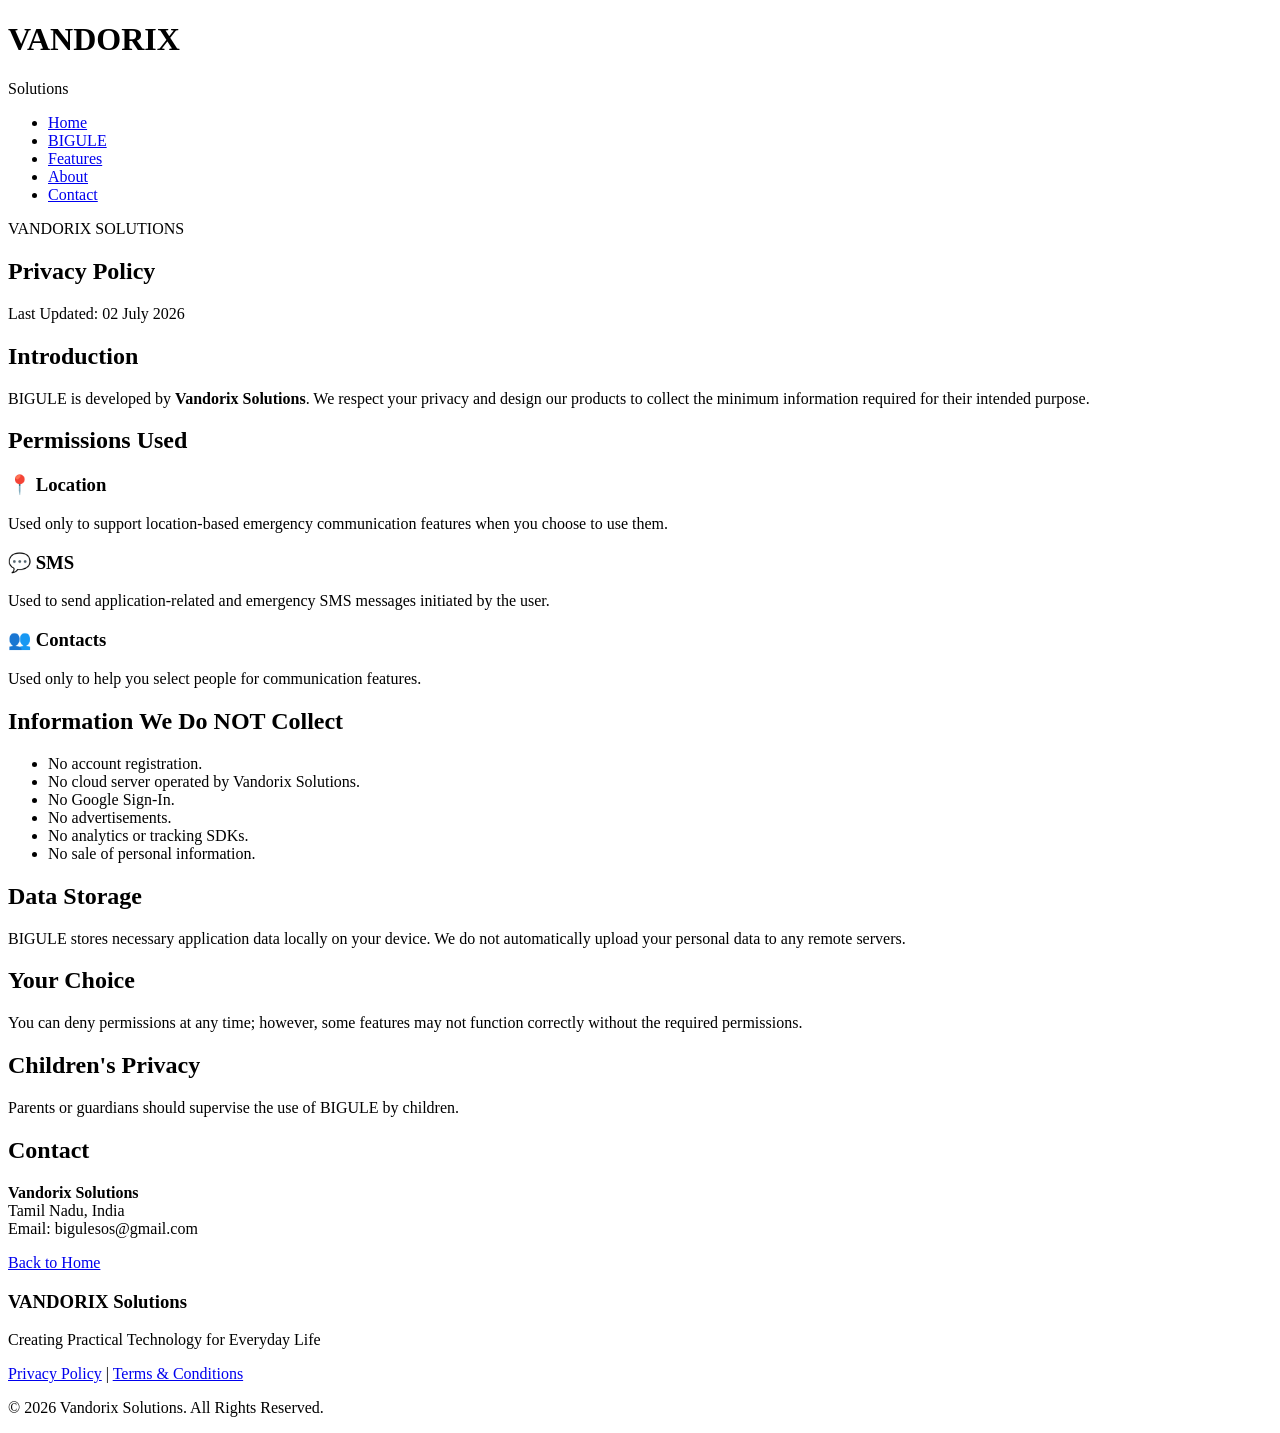
==== privacy.html @ d55608d6 "Add files via upload" ====
<!DOCTYPE html>
    <html lang="en">
    <head>
      <meta charset="UTF-8">
      <meta name="viewport" content="width=device-width, initial-scale=1.0">
      <title>Privacy Policy | BIGULE | Vandorix Solutions</title>
      <link rel="stylesheet" href="css/style.css">
      <link rel="stylesheet" href="css/responsive.css">
    </head>
    <body>

    <header>
      <div class="container">
        <div class="logo">
          <h1>VANDORIX</h1>
          <span>Solutions</span>
        </div>
        <nav>
          <ul>
            <li><a href="index.html">Home</a></li>
            <li><a href="index.html#bigule">BIGULE</a></li>
            <li><a href="index.html#features">Features</a></li>
            <li><a href="index.html#about">About</a></li>
            <li><a href="index.html#contact">Contact</a></li>
          </ul>
        </nav>
      </div>
    </header>

    <section class="hero">
      <div class="container">
        <p class="small-title">VANDORIX SOLUTIONS</p>
        <h1>Privacy Policy</h1>
        <p>Last Updated: 02 July 2026</p>
      </div>
    </section>

    <section>
      <div class="container">

<h2>Introduction</h2>
<p>BIGULE is developed by <strong>Vandorix Solutions</strong>. We respect your privacy and design our products to collect the minimum information required for their intended purpose.</p>

<h2>Permissions Used</h2>
<div class="feature-grid">
<div class="feature"><h3>📍 Location</h3><p>Used only to support location-based emergency communication features when you choose to use them.</p></div>
<div class="feature"><h3>💬 SMS</h3><p>Used to send application-related and emergency SMS messages initiated by the user.</p></div>
<div class="feature"><h3>👥 Contacts</h3><p>Used only to help you select people for communication features.</p></div>
</div>

<h2>Information We Do NOT Collect</h2>
<ul>
<li>No account registration.</li>
<li>No cloud server operated by Vandorix Solutions.</li>
<li>No Google Sign-In.</li>
<li>No advertisements.</li>
<li>No analytics or tracking SDKs.</li>
<li>No sale of personal information.</li>
</ul>

<h2>Data Storage</h2>
<p>BIGULE stores necessary application data locally on your device. We do not automatically upload your personal data to any remote servers.</p>

<h2>Your Choice</h2>
<p>You can deny permissions at any time; however, some features may not function correctly without the required permissions.</p>

<h2>Children's Privacy</h2>
<p>Parents or guardians should supervise the use of BIGULE by children.</p>

<h2>Contact</h2>
<p><strong>Vandorix Solutions</strong><br>Tamil Nadu, India<br>Email: bigulesos@gmail.com</p>

<p><a class="btn" href="index.html">Back to Home</a></p>

      </div>
    </section>

    <footer>
      <div class="container">
        <h3>VANDORIX Solutions</h3>
        <p>Creating Practical Technology for Everyday Life</p>
        <p>
          <a href="privacy.html">Privacy Policy</a> |
          <a href="terms.html">Terms & Conditions</a>
        </p>
        <p>© 2026 Vandorix Solutions. All Rights Reserved.</p>
      </div>
    </footer>
    <script src="js/main.js"></script>

    </body>
    </html>
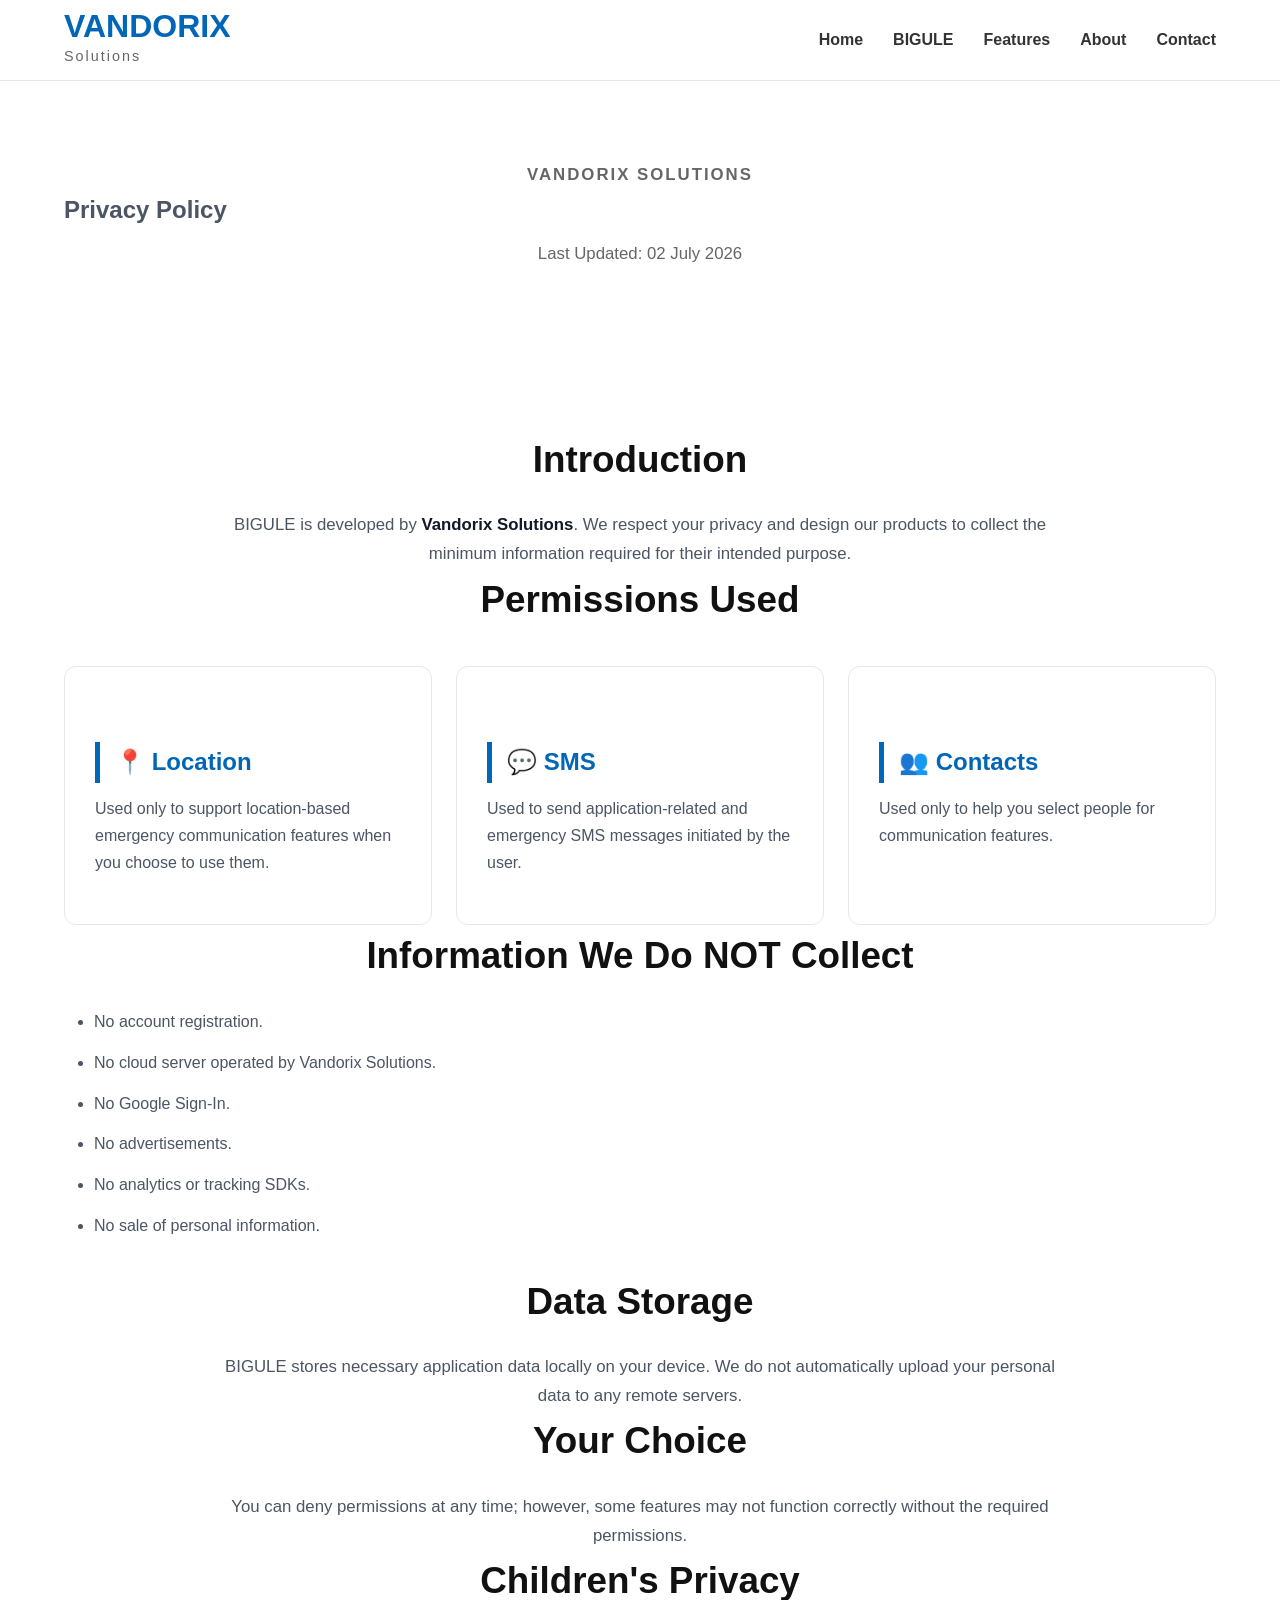
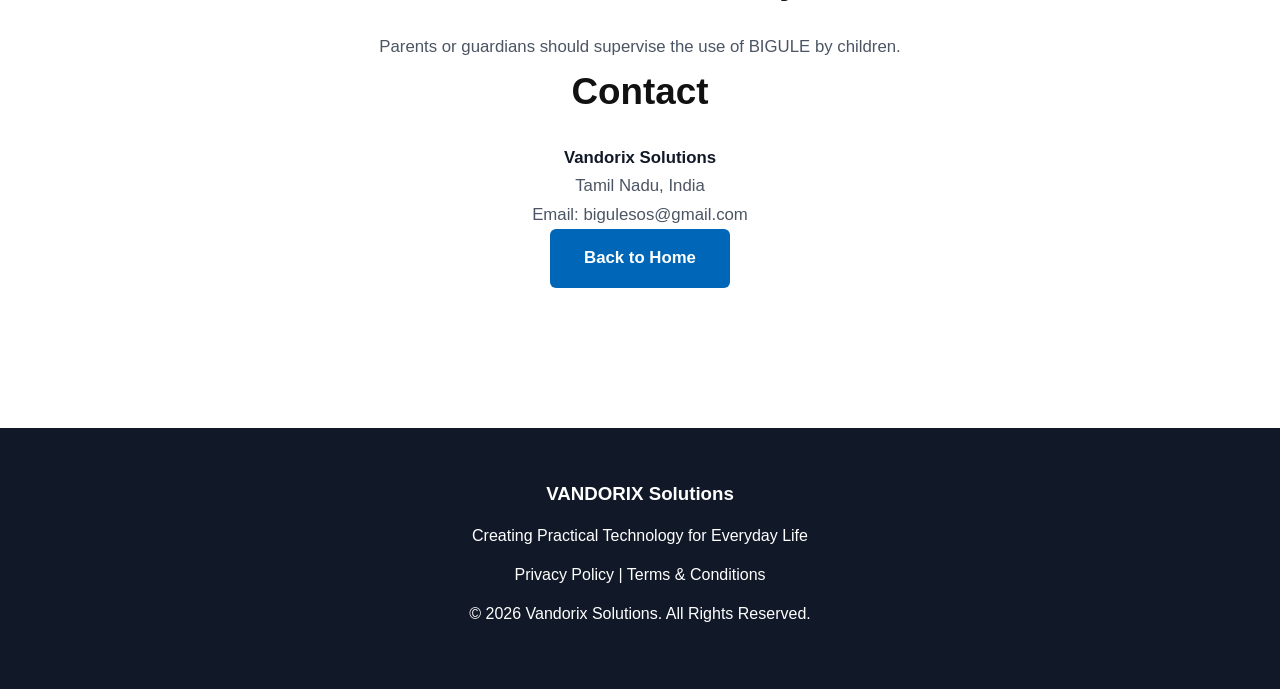
==== commit 65bdad2d: "Add files via upload" ====
--- a/privacy.html
+++ b/privacy.html
@@ -1,92 +1,79 @@
-    <!DOCTYPE html>
-    <html lang="en">
-    <head>
-      <meta charset="UTF-8">
-      <meta name="viewport" content="width=device-width, initial-scale=1.0">
-      <title>Privacy Policy | BIGULE | Vandorix Solutions</title>
-      <link rel="stylesheet" href="css/style.css">
-      <link rel="stylesheet" href="css/responsive.css">
-    </head>
-    <body>
-
-    <header>
-      <div class="container">
-        <div class="logo">
-          <h1>VANDORIX</h1>
-          <span>Solutions</span>
-        </div>
-        <nav>
-          <ul>
-            <li><a href="index.html">Home</a></li>
-            <li><a href="index.html#bigule">BIGULE</a></li>
-            <li><a href="index.html#features">Features</a></li>
-            <li><a href="index.html#about">About</a></li>
-            <li><a href="index.html#contact">Contact</a></li>
-          </ul>
-        </nav>
-      </div>
-    </header>
-
-    <section class="hero">
-      <div class="container">
-        <p class="small-title">VANDORIX SOLUTIONS</p>
-        <h1>Privacy Policy</h1>
-        <p>Last Updated: 02 July 2026</p>
-      </div>
-    </section>
-
-    <section>
-      <div class="container">
-
-<h2>Introduction</h2>
-<p>BIGULE is developed by <strong>Vandorix Solutions</strong>. We respect your privacy and design our products to collect the minimum information required for their intended purpose.</p>
-
-<h2>Permissions Used</h2>
-<div class="feature-grid">
-<div class="feature"><h3>📍 Location</h3><p>Used only to support location-based emergency communication features when you choose to use them.</p></div>
-<div class="feature"><h3>💬 SMS</h3><p>Used to send application-related and emergency SMS messages initiated by the user.</p></div>
-<div class="feature"><h3>👥 Contacts</h3><p>Used only to help you select people for communication features.</p></div>
-</div>
-
-<h2>Information We Do NOT Collect</h2>
-<ul>
-<li>No account registration.</li>
-<li>No cloud server operated by Vandorix Solutions.</li>
-<li>No Google Sign-In.</li>
-<li>No advertisements.</li>
-<li>No analytics or tracking SDKs.</li>
-<li>No sale of personal information.</li>
-</ul>
-
-<h2>Data Storage</h2>
-<p>BIGULE stores necessary application data locally on your device. We do not automatically upload your personal data to any remote servers.</p>
-
-<h2>Your Choice</h2>
-<p>You can deny permissions at any time; however, some features may not function correctly without the required permissions.</p>
-
-<h2>Children's Privacy</h2>
-<p>Parents or guardians should supervise the use of BIGULE by children.</p>
-
-<h2>Contact</h2>
-<p><strong>Vandorix Solutions</strong><br>Tamil Nadu, India<br>Email: bigulesos@gmail.com</p>
-
-<p><a class="btn" href="index.html">Back to Home</a></p>
-
-      </div>
-    </section>
-
-    <footer>
-      <div class="container">
-        <h3>VANDORIX Solutions</h3>
-        <p>Creating Practical Technology for Everyday Life</p>
-        <p>
-          <a href="privacy.html">Privacy Policy</a> |
-          <a href="terms.html">Terms & Conditions</a>
-        </p>
-        <p>© 2026 Vandorix Solutions. All Rights Reserved.</p>
-      </div>
-    </footer>
-    <script src="js/main.js"></script>
-
-    </body>
-    </html>
+ <!DOCTYPE html>
+
+<html lang="en">
+<head>
+<meta charset="utf-8"/>
+<meta content="width=device-width, initial-scale=1.0" name="viewport"/>
+<title>Privacy Policy | BIGULE | Vandorix Solutions</title>
+<link href="css/style.css" rel="stylesheet"/>
+<link href="css/responsive.css" rel="stylesheet"/>
+</head>
+<body>
+<header>
+<div class="container">
+<div class="logo">
+<h1>VANDORIX</h1>
+<span>Solutions</span>
+</div>
+<button aria-label="Toggle navigation" class="menu-toggle">☰</button><nav>
+<ul>
+<li><a href="index.html">Home</a></li>
+<li><a href="index.html#bigule">BIGULE</a></li>
+<li><a href="index.html#features">Features</a></li>
+<li><a href="index.html#about">About</a></li>
+<li><a href="index.html#contact">Contact</a></li>
+</ul>
+</nav>
+</div>
+</header>
+<section class="hero">
+<div class="container">
+<p class="small-title">VANDORIX SOLUTIONS</p>
+<h1>Privacy Policy</h1>
+<p>Last Updated: 02 July 2026</p>
+</div>
+</section>
+<section>
+<div class="container">
+<h2>Introduction</h2>
+<p>BIGULE is developed by <strong>Vandorix Solutions</strong>. We respect your privacy and design our products to collect the minimum information required for their intended purpose.</p>
+<h2>Permissions Used</h2>
+<div class="feature-grid">
+<div class="feature"><h3>📍 Location</h3><p>Used only to support location-based emergency communication features when you choose to use them.</p></div>
+<div class="feature"><h3>💬 SMS</h3><p>Used to send application-related and emergency SMS messages initiated by the user.</p></div>
+<div class="feature"><h3>👥 Contacts</h3><p>Used only to help you select people for communication features.</p></div>
+</div>
+<h2>Information We Do NOT Collect</h2>
+<ul>
+<li>No account registration.</li>
+<li>No cloud server operated by Vandorix Solutions.</li>
+<li>No Google Sign-In.</li>
+<li>No advertisements.</li>
+<li>No analytics or tracking SDKs.</li>
+<li>No sale of personal information.</li>
+</ul>
+<h2>Data Storage</h2>
+<p>BIGULE stores necessary application data locally on your device. We do not automatically upload your personal data to any remote servers.</p>
+<h2>Your Choice</h2>
+<p>You can deny permissions at any time; however, some features may not function correctly without the required permissions.</p>
+<h2>Children's Privacy</h2>
+<p>Parents or guardians should supervise the use of BIGULE by children.</p>
+<h2>Contact</h2>
+<p><strong>Vandorix Solutions</strong><br/>Tamil Nadu, India<br/>Email: bigulesos@gmail.com</p>
+<p><a class="btn" href="index.html">Back to Home</a></p>
+</div>
+</section>
+<footer>
+<div class="container">
+<h3>VANDORIX Solutions</h3>
+<p>Creating Practical Technology for Everyday Life</p>
+<p>
+<a href="privacy.html">Privacy Policy</a> |
+          <a href="terms.html">Terms &amp; Conditions</a>
+</p>
+<p>© 2026 Vandorix Solutions. All Rights Reserved.</p>
+</div>
+</footer>
+<script src="js/main.js"></script>
+</body>
+</html>
--- a/css/style.css
+++ b/css/style.css
@@ -0,0 +1,462 @@
+/* =====================================================
+   VANDORIX SOLUTIONS - STYLE.CSS
+   Microsoft Inspired v1.0
+===================================================== */
+
+@import url('https://fonts.googleapis.com/css2?family=Inter:wght@300;400;500;600;700&family=Poppins:wght@500;600;700&display=swap');
+
+*{
+    margin:0;
+    padding:0;
+    box-sizing:border-box;
+}
+
+:root{
+    --primary:#0067B8;
+    --primary-dark:#00508f;
+    --dark:#1f2937;
+    --text:#4b5563;
+    --light:#ffffff;
+    --bg:#f5f7fa;
+    --border:#e5e7eb;
+}
+
+html{
+    scroll-behavior:smooth;
+}
+
+body{
+    font-family:'Inter',sans-serif;
+    background:var(--light);
+    color:var(--text);
+    line-height:1.7;
+}
+
+.container{
+    width:90%;
+    max-width:1200px;
+    margin:auto;
+}
+
+/* HEADER */
+
+header{
+    position:sticky;
+    top:0;
+    z-index:1000;
+    background:#fff;
+    border-bottom:1px solid var(--border);
+}
+
+header .container{
+    display:flex;
+    justify-content:space-between;
+    align-items:center;
+    min-height:80px;
+}
+
+.logo h1{
+    font-family:'Poppins',sans-serif;
+    color:var(--primary);
+    font-size:2rem;
+    line-height:1;
+}
+
+.logo span{
+    color:#666;
+    font-size:.9rem;
+    letter-spacing:2px;
+}
+
+nav ul{
+    display:flex;
+    list-style:none;
+    gap:30px;
+}
+
+nav a{
+    text-decoration:none;
+    color:#333;
+    font-weight:600;
+    transition:.3s;
+}
+
+nav a:hover{
+    color:var(--primary);
+}
+
+/* HERO */
+
+.hero{
+    padding:90px 0;
+}
+
+.hero-grid{
+    display:grid;
+    grid-template-columns:1.2fr .8fr;
+    gap:60px;
+    align-items:center;
+}
+
+.small-title{
+    color:var(--primary);
+    font-size:.85rem;
+    font-weight:700;
+    letter-spacing:2px;
+    margin-bottom:15px;
+}
+
+.hero-left h1{
+    font-family:'Poppins',sans-serif;
+    font-size:4.2rem;
+    color:#111;
+    line-height:1;
+    margin-bottom:10px;
+}
+
+.hero-left h2{
+    font-family:'Poppins',sans-serif;
+    font-size:2rem;
+    color:#333;
+    margin-bottom:20px;
+}
+
+.hero-left p{
+    max-width:650px;
+    font-size:1.15rem;
+    margin-bottom:35px;
+}
+
+.hero-buttons{
+    display:flex;
+    gap:18px;
+    flex-wrap:wrap;
+}
+
+.btn{
+    display:inline-block;
+    background:var(--primary);
+    color:#fff;
+    text-decoration:none;
+    padding:15px 34px;
+    border-radius:6px;
+    font-weight:600;
+    transition:.3s;
+}
+
+.btn:hover{
+    background:var(--primary-dark);
+    transform:translateY(-2px);
+}
+
+.btn-outline{
+    background:#fff;
+    color:var(--primary);
+    border:2px solid var(--primary);
+}
+
+.btn-outline:hover{
+    color:#fff;
+    background:var(--primary);
+}
+
+.hero-logo{
+    width:260px;
+    height:260px;
+    border-radius:24px;
+    background:linear-gradient(135deg,#0067B8,#3b82f6);
+    color:#fff;
+    font-family:'Poppins',sans-serif;
+    font-size:9rem;
+    display:flex;
+    justify-content:center;
+    align-items:center;
+    margin:auto;
+    box-shadow:0 15px 40px rgba(0,103,184,.25);
+}
+
+/* COMMON */
+
+section{
+    padding:80px 0;
+}
+
+section h2{
+    text-align:center;
+    font-family:'Poppins',sans-serif;
+    font-size:2.3rem;
+    color:#111;
+    margin-bottom:20px;
+}
+
+section> .container>p{
+    max-width:850px;
+    margin:auto;
+    text-align:center;
+    font-size:1.05rem;
+}
+
+/* FEATURES */
+
+.features{
+    background:var(--bg);
+}
+
+.feature-grid{
+    display:grid;
+    grid-template-columns:repeat(auto-fit,minmax(220px,1fr));
+    gap:24px;
+    margin-top:35px;
+}
+
+.feature{
+    background:#fff;
+    border:1px solid var(--border);
+    border-radius:12px;
+    padding:30px;
+    transition:.3s;
+}
+
+.feature:hover{
+    transform:translateY(-6px);
+    box-shadow:0 12px 30px rgba(0,0,0,.08);
+}
+
+.feature h3{
+    color:var(--primary);
+    margin-bottom:12px;
+    font-family:'Poppins',sans-serif;
+}
+
+.feature p{
+    text-align:left;
+}
+
+/* CONTACT */
+
+#contact{
+    background:var(--bg);
+}
+
+/* FOOTER */
+
+footer{
+    background:#111827;
+    color:#fff;
+    text-align:center;
+    padding:50px 20px;
+}
+
+footer h3{
+    font-family:'Poppins',sans-serif;
+    margin-bottom:10px;
+}
+
+footer p{
+    margin:12px 0;
+}
+
+footer a{
+    color:#fff;
+    text-decoration:none;
+}
+
+footer a:hover{
+    text-decoration:underline;
+}
+
+/* ==========================
+   ACTIVE MENU
+========================== */
+
+nav a.active{
+
+    color:#0067B8;
+    font-weight:700;
+
+}
+
+/* ==========================
+   REVEAL EFFECT
+========================== */
+
+section{
+
+    opacity:0;
+    transform:translateY(40px);
+    transition:all .7s ease;
+
+}
+
+section.show{
+
+    opacity:1;
+    transform:translateY(0);
+
+}
+/* =====================================================
+   LEGAL PAGES (Privacy Policy & Terms)
+===================================================== */
+
+.hero{
+    padding:80px 0;
+}
+
+.hero h1{
+    margin-bottom:10px;
+}
+
+.hero p{
+    color:#666;
+}
+
+/* Main content */
+
+section h3{
+
+    font-family:'Poppins',sans-serif;
+    color:#111827;
+    font-size:1.5rem;
+
+    margin-top:45px;
+    margin-bottom:18px;
+
+    border-left:5px solid var(--primary);
+    padding-left:15px;
+
+}
+
+section ul{
+
+    margin:20px 0 30px 30px;
+
+}
+
+section li{
+
+    margin-bottom:12px;
+    color:#4b5563;
+    line-height:1.8;
+
+}
+
+section strong{
+
+    color:#111827;
+
+}
+
+section p{
+
+    margin-bottom:18px;
+
+}
+
+/* Tables */
+
+table{
+
+    width:100%;
+    border-collapse:collapse;
+    margin:30px 0;
+
+}
+
+table th{
+
+    background:var(--primary);
+    color:white;
+    padding:15px;
+
+}
+
+table td{
+
+    border:1px solid #ddd;
+    padding:15px;
+
+}
+
+/* Information Box */
+
+.info-box{
+
+    background:#eef6ff;
+
+    border-left:5px solid var(--primary);
+
+    padding:25px;
+
+    margin:35px 0;
+
+    border-radius:8px;
+
+}
+
+/* Warning Box */
+
+.warning-box{
+
+    background:#fff8e7;
+
+    border-left:5px solid orange;
+
+    padding:25px;
+
+    margin:35px 0;
+
+    border-radius:8px;
+
+}
+
+/* Success Box */
+
+.success-box{
+
+    background:#edfdf5;
+
+    border-left:5px solid #10b981;
+
+    padding:25px;
+
+    margin:35px 0;
+
+    border-radius:8px;
+
+}
+
+/* Section Divider */
+
+.divider{
+
+    width:100%;
+
+    height:1px;
+
+    background:#e5e7eb;
+
+    margin:45px 0;
+
+}
+
+/* Back Button */
+
+.back-home{
+
+    display:inline-block;
+
+    margin-top:30px;
+
+}
+
+/* Footer */
+
+footer{
+
+    margin-top:60px;
+
+}
+
+/* Mobile menu */
+.menu-toggle{display:none;background:none;border:0;font-size:2rem;cursor:pointer;color:#0067B8}
+header.scrolled{box-shadow:0 2px 12px rgba(0,0,0,.08)}
--- a/css/responsive.css
+++ b/css/responsive.css
@@ -0,0 +1,167 @@
+/* ==========================================
+   responsive.css
+========================================== */
+
+@media (max-width:1024px){
+
+.hero-grid{
+    grid-template-columns:1fr;
+    text-align:center;
+}
+
+.hero-left p{
+    margin:0 auto 35px;
+}
+
+.hero-buttons{
+    justify-content:center;
+}
+
+.hero-logo{
+    margin-top:20px;
+}
+
+header .container{
+    flex-direction:column;
+    padding:20px 0;
+}
+
+nav ul{
+    margin-top:15px;
+    flex-wrap:wrap;
+    justify-content:center;
+}
+
+}
+
+@media (max-width:768px){
+
+.container{
+    width:92%;
+}
+
+.logo{
+    text-align:center;
+}
+
+.logo h1{
+    font-size:1.8rem;
+}
+
+nav ul{
+    gap:15px;
+}
+
+nav a{
+    font-size:.95rem;
+}
+
+.hero{
+    padding:60px 0;
+}
+
+.hero-left h1{
+    font-size:3rem;
+}
+
+.hero-left h2{
+    font-size:1.5rem;
+}
+
+.hero-left p{
+    font-size:1rem;
+}
+
+.hero-logo{
+    width:200px;
+    height:200px;
+    font-size:6rem;
+}
+
+.hero-buttons{
+    flex-direction:column;
+    align-items:center;
+}
+
+.btn{
+    width:230px;
+    text-align:center;
+}
+
+section{
+    padding:60px 0;
+}
+
+section h2{
+    font-size:2rem;
+}
+
+.feature-grid{
+    grid-template-columns:1fr;
+}
+
+.feature{
+    padding:25px;
+}
+
+footer{
+    padding:40px 20px;
+}
+
+}
+
+@media (max-width:480px){
+
+header .container{
+    min-height:auto;
+}
+
+nav ul{
+    flex-direction:column;
+    align-items:center;
+    gap:10px;
+}
+
+.hero-left h1{
+    font-size:2.4rem;
+}
+
+.hero-left h2{
+    font-size:1.25rem;
+}
+
+.hero-logo{
+    width:160px;
+    height:160px;
+    font-size:5rem;
+}
+
+.small-title{
+    font-size:.75rem;
+    letter-spacing:1px;
+}
+
+.btn{
+    width:100%;
+    max-width:260px;
+}
+
+section h2{
+    font-size:1.8rem;
+}
+
+body{
+    font-size:15px;
+}
+
+}
+
+@media (max-width:768px){
+header .container{flex-direction:row;padding:12px 0;min-height:70px}
+.logo{text-align:left}
+.menu-toggle{display:block}
+nav{display:none;width:100%}
+nav.open{display:block;animation:fade .25s ease}
+nav ul{flex-direction:column;margin-top:15px;align-items:flex-start;padding-bottom:10px}
+}
+@keyframes fade{from{opacity:0;transform:translateY(-8px)}to{opacity:1;transform:translateY(0)}}
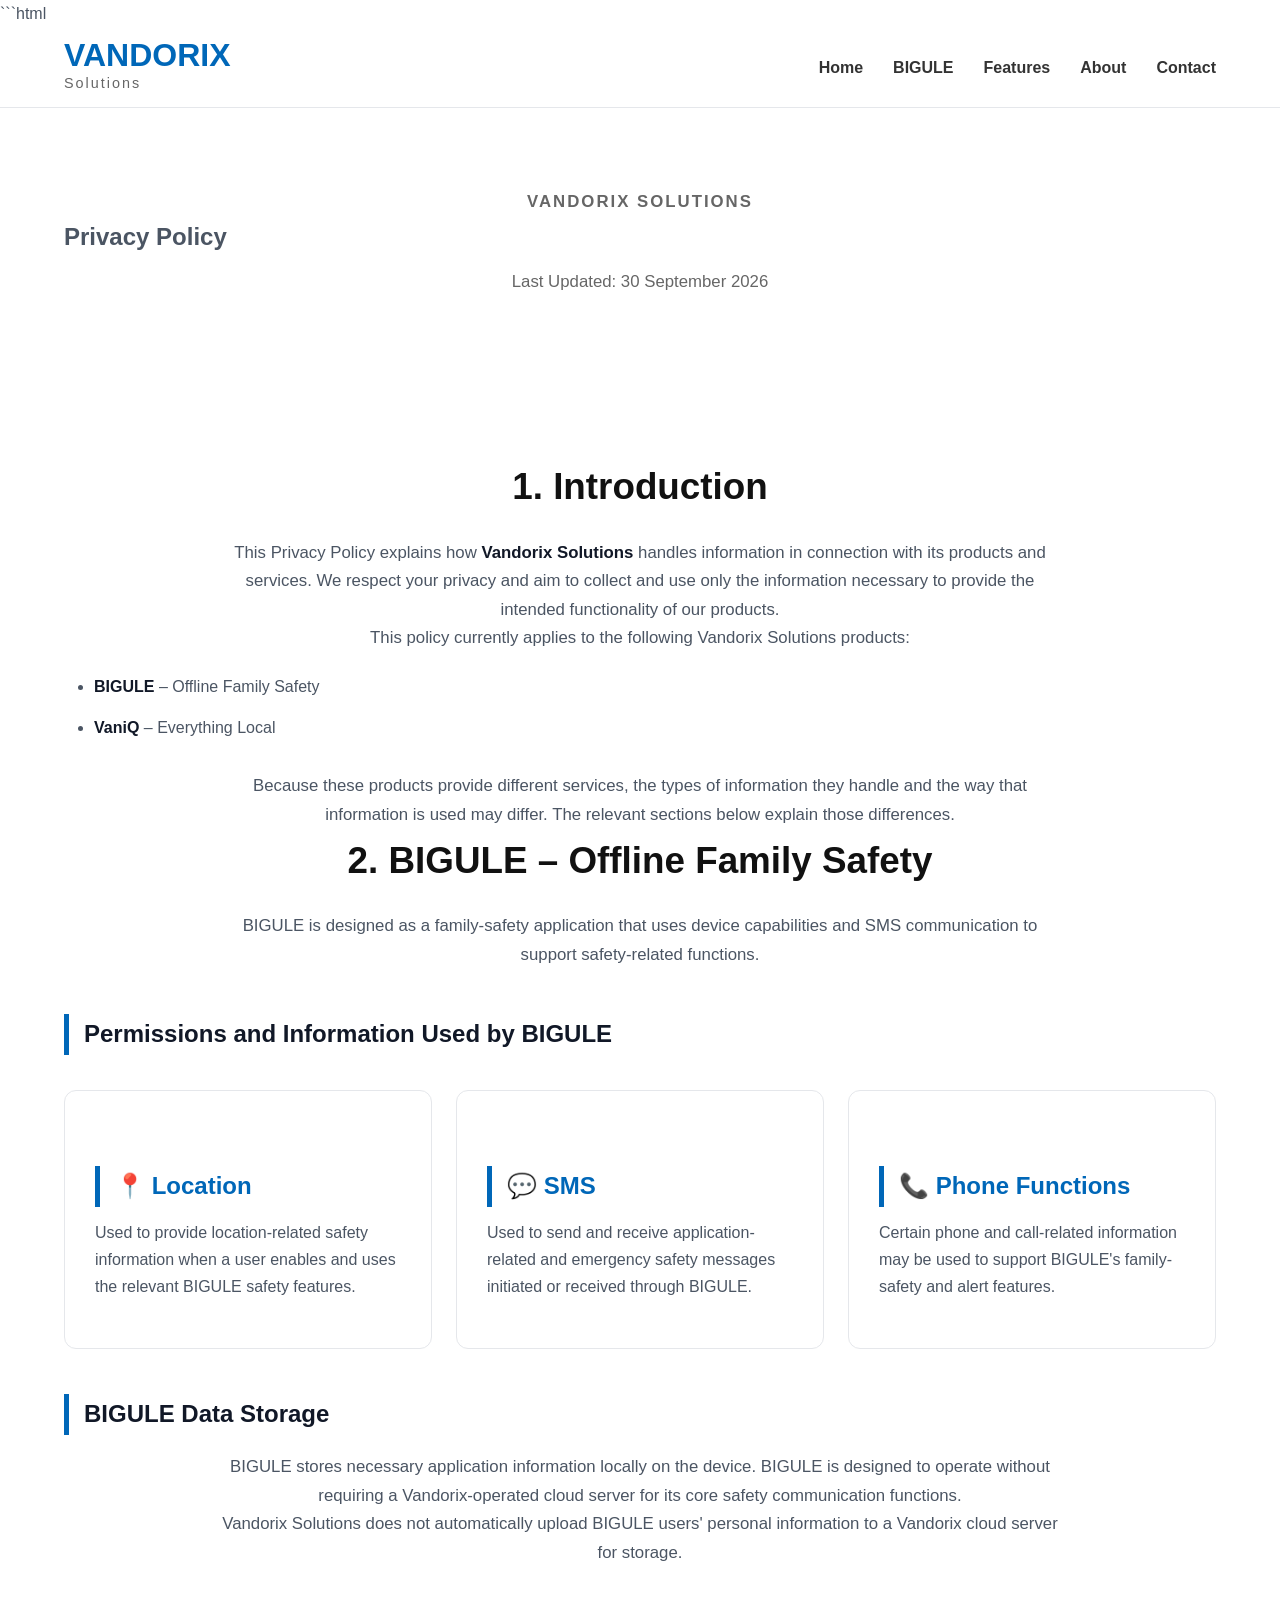
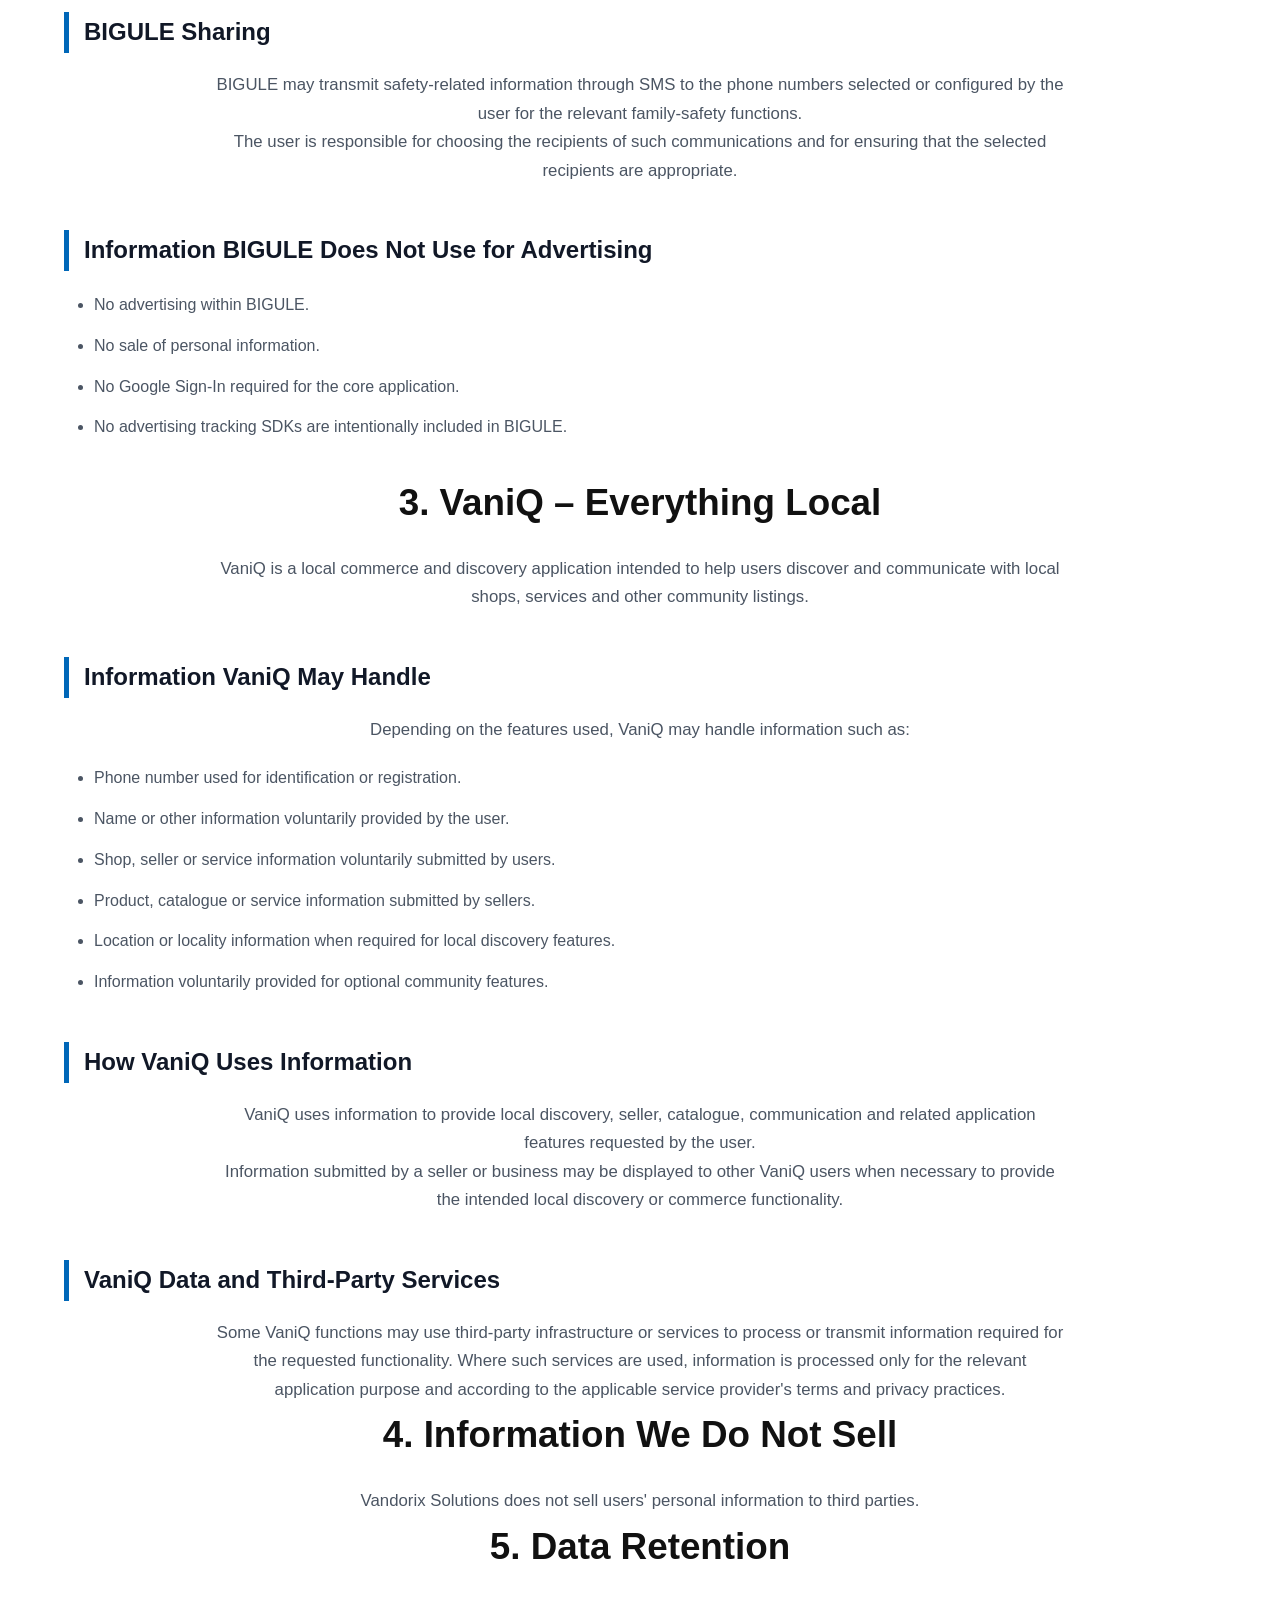
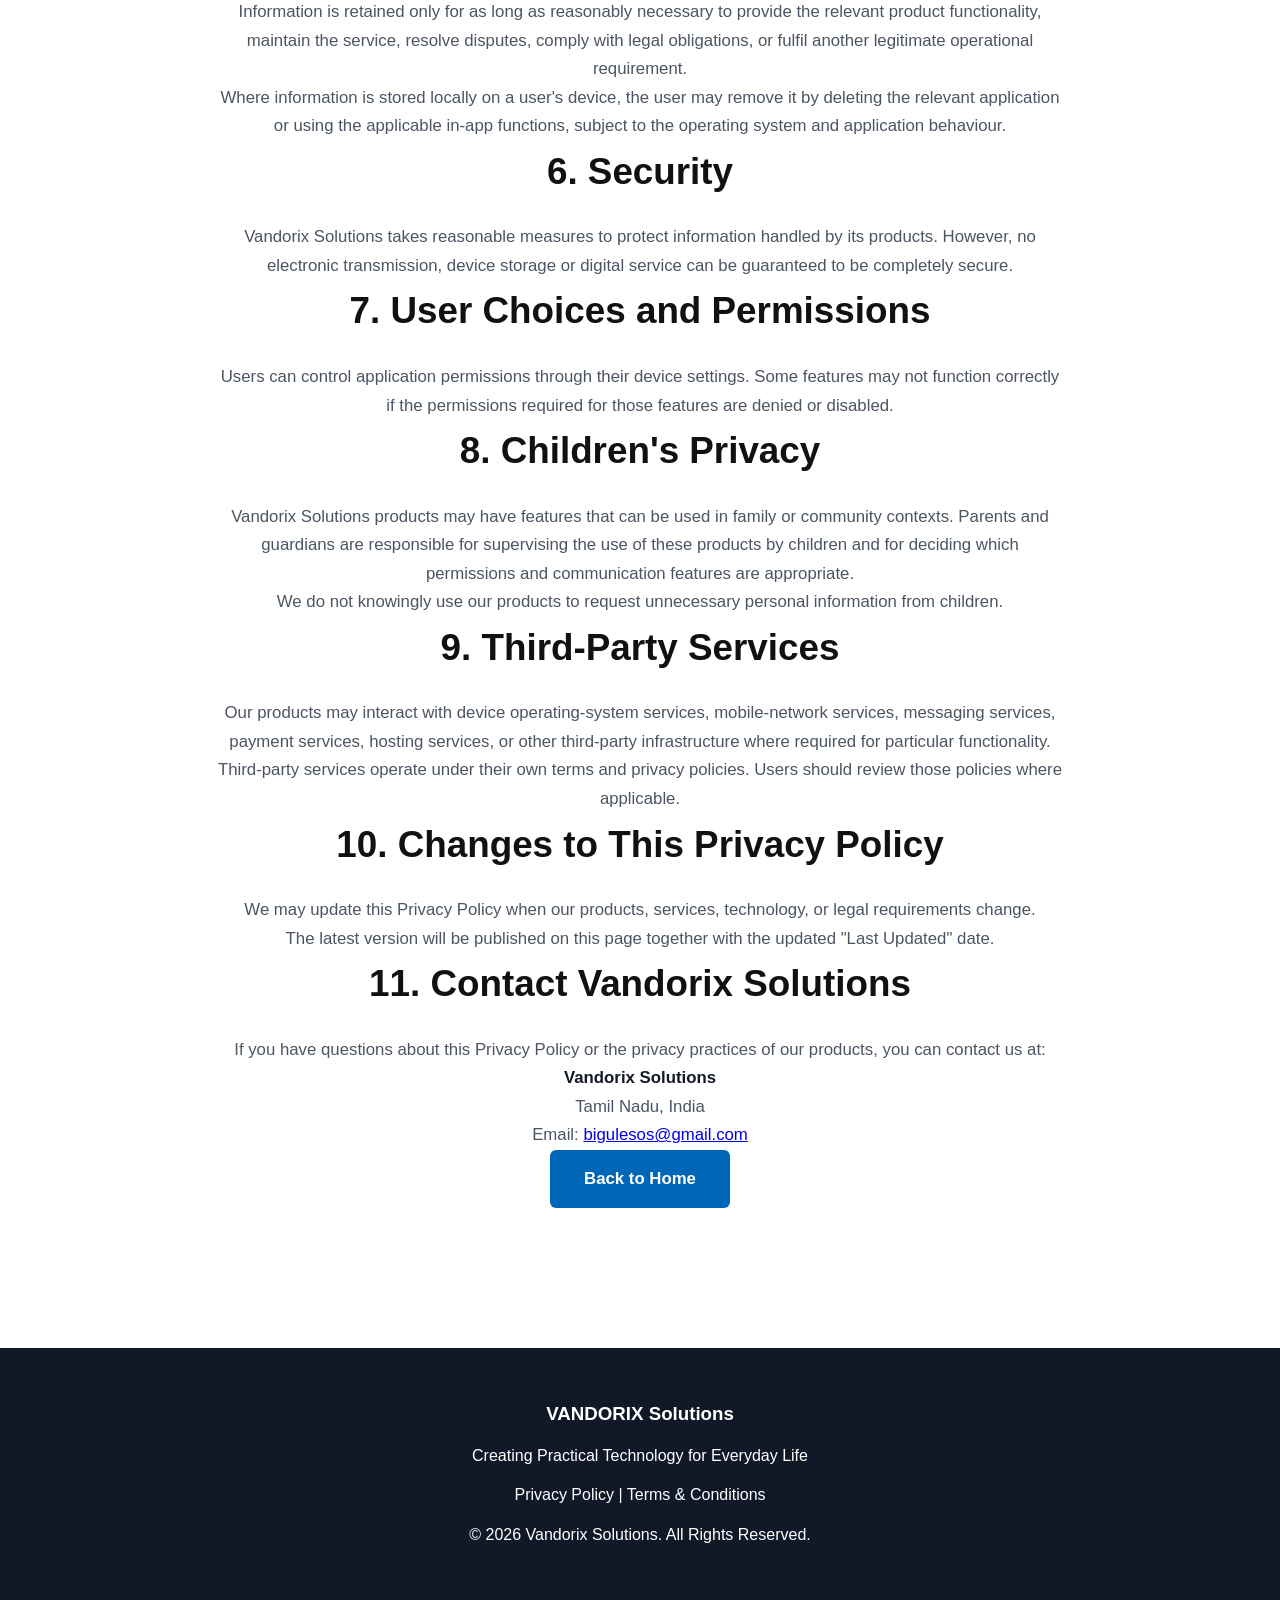
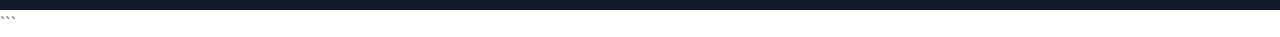
==== commit 8c85ab79: "Update privacy policy details and branding" ====
--- a/privacy.html
+++ b/privacy.html
@@ -1,21 +1,28 @@
- <!DOCTYPE html>
+```html
+<!DOCTYPE html>
 
 <html lang="en">
 <head>
 <meta charset="utf-8"/>
 <meta content="width=device-width, initial-scale=1.0" name="viewport"/>
-<title>Privacy Policy | BIGULE | Vandorix Solutions</title>
+<title>Privacy Policy | Vandorix Solutions</title>
 <link href="css/style.css" rel="stylesheet"/>
 <link href="css/responsive.css" rel="stylesheet"/>
 </head>
+
 <body>
+
 <header>
 <div class="container">
+
 <div class="logo">
 <h1>VANDORIX</h1>
 <span>Solutions</span>
 </div>
-<button aria-label="Toggle navigation" class="menu-toggle">☰</button><nav>
+
+<button aria-label="Menu" class="menu-toggle">☰</button>
+
+<nav class="nav-menu">
 <ul>
 <li><a href="index.html">Home</a></li>
 <li><a href="index.html#bigule">BIGULE</a></li>
@@ -24,56 +31,307 @@
 <li><a href="index.html#contact">Contact</a></li>
 </ul>
 </nav>
+
 </div>
 </header>
+
+
 <section class="hero">
 <div class="container">
+
 <p class="small-title">VANDORIX SOLUTIONS</p>
+
 <h1>Privacy Policy</h1>
-<p>Last Updated: 02 July 2026</p>
+
+<p>Last Updated: 30 September 2026</p>
+
 </div>
 </section>
+
+
 <section>
 <div class="container">
-<h2>Introduction</h2>
-<p>BIGULE is developed by <strong>Vandorix Solutions</strong>. We respect your privacy and design our products to collect the minimum information required for their intended purpose.</p>
-<h2>Permissions Used</h2>
+
+<h2>1. Introduction</h2>
+
+<p>
+This Privacy Policy explains how <strong>Vandorix Solutions</strong>
+handles information in connection with its products and services.
+We respect your privacy and aim to collect and use only the information
+necessary to provide the intended functionality of our products.
+</p>
+
+<p>
+This policy currently applies to the following Vandorix Solutions products:
+</p>
+
+<ul>
+<li><strong>BIGULE</strong> – Offline Family Safety</li>
+<li><strong>VaniQ</strong> – Everything Local</li>
+</ul>
+
+<p>
+Because these products provide different services, the types of information
+they handle and the way that information is used may differ. The relevant
+sections below explain those differences.
+</p>
+
+
+<h2>2. BIGULE – Offline Family Safety</h2>
+
+<p>
+BIGULE is designed as a family-safety application that uses device
+capabilities and SMS communication to support safety-related functions.
+</p>
+
+
+<h3>Permissions and Information Used by BIGULE</h3>
+
 <div class="feature-grid">
-<div class="feature"><h3>📍 Location</h3><p>Used only to support location-based emergency communication features when you choose to use them.</p></div>
-<div class="feature"><h3>💬 SMS</h3><p>Used to send application-related and emergency SMS messages initiated by the user.</p></div>
-<div class="feature"><h3>👥 Contacts</h3><p>Used only to help you select people for communication features.</p></div>
-</div>
-<h2>Information We Do NOT Collect</h2>
+
+<div class="feature">
+<h3>📍 Location</h3>
+<p>
+Used to provide location-related safety information when a user enables
+and uses the relevant BIGULE safety features.
+</p>
+</div>
+
+<div class="feature">
+<h3>💬 SMS</h3>
+<p>
+Used to send and receive application-related and emergency safety
+messages initiated or received through BIGULE.
+</p>
+</div>
+
+<div class="feature">
+<h3>📞 Phone Functions</h3>
+<p>
+Certain phone and call-related information may be used to support
+BIGULE's family-safety and alert features.
+</p>
+</div>
+
+</div>
+
+
+<h3>BIGULE Data Storage</h3>
+
+<p>
+BIGULE stores necessary application information locally on the device.
+BIGULE is designed to operate without requiring a Vandorix-operated
+cloud server for its core safety communication functions.
+</p>
+
+<p>
+Vandorix Solutions does not automatically upload BIGULE users'
+personal information to a Vandorix cloud server for storage.
+</p>
+
+
+<h3>BIGULE Sharing</h3>
+
+<p>
+BIGULE may transmit safety-related information through SMS to the
+phone numbers selected or configured by the user for the relevant
+family-safety functions.
+</p>
+
+<p>
+The user is responsible for choosing the recipients of such
+communications and for ensuring that the selected recipients are
+appropriate.
+</p>
+
+
+<h3>Information BIGULE Does Not Use for Advertising</h3>
+
 <ul>
-<li>No account registration.</li>
-<li>No cloud server operated by Vandorix Solutions.</li>
-<li>No Google Sign-In.</li>
-<li>No advertisements.</li>
-<li>No analytics or tracking SDKs.</li>
+<li>No advertising within BIGULE.</li>
 <li>No sale of personal information.</li>
+<li>No Google Sign-In required for the core application.</li>
+<li>No advertising tracking SDKs are intentionally included in BIGULE.</li>
 </ul>
-<h2>Data Storage</h2>
-<p>BIGULE stores necessary application data locally on your device. We do not automatically upload your personal data to any remote servers.</p>
-<h2>Your Choice</h2>
-<p>You can deny permissions at any time; however, some features may not function correctly without the required permissions.</p>
-<h2>Children's Privacy</h2>
-<p>Parents or guardians should supervise the use of BIGULE by children.</p>
-<h2>Contact</h2>
-<p><strong>Vandorix Solutions</strong><br/>Tamil Nadu, India<br/>Email: bigulesos@gmail.com</p>
-<p><a class="btn" href="index.html">Back to Home</a></p>
+
+
+<h2>3. VaniQ – Everything Local</h2>
+
+<p>
+VaniQ is a local commerce and discovery application intended to help
+users discover and communicate with local shops, services and other
+community listings.
+</p>
+
+
+<h3>Information VaniQ May Handle</h3>
+
+<p>
+Depending on the features used, VaniQ may handle information such as:
+</p>
+
+<ul>
+<li>Phone number used for identification or registration.</li>
+<li>Name or other information voluntarily provided by the user.</li>
+<li>Shop, seller or service information voluntarily submitted by users.</li>
+<li>Product, catalogue or service information submitted by sellers.</li>
+<li>Location or locality information when required for local discovery features.</li>
+<li>Information voluntarily provided for optional community features.</li>
+</ul>
+
+
+<h3>How VaniQ Uses Information</h3>
+
+<p>
+VaniQ uses information to provide local discovery, seller, catalogue,
+communication and related application features requested by the user.
+</p>
+
+<p>
+Information submitted by a seller or business may be displayed to other
+VaniQ users when necessary to provide the intended local discovery or
+commerce functionality.
+</p>
+
+
+<h3>VaniQ Data and Third-Party Services</h3>
+
+<p>
+Some VaniQ functions may use third-party infrastructure or services to
+process or transmit information required for the requested functionality.
+Where such services are used, information is processed only for the
+relevant application purpose and according to the applicable service
+provider's terms and privacy practices.
+</p>
+
+
+<h2>4. Information We Do Not Sell</h2>
+
+<p>
+Vandorix Solutions does not sell users' personal information to third
+parties.
+</p>
+
+
+<h2>5. Data Retention</h2>
+
+<p>
+Information is retained only for as long as reasonably necessary to
+provide the relevant product functionality, maintain the service,
+resolve disputes, comply with legal obligations, or fulfil another
+legitimate operational requirement.
+</p>
+
+<p>
+Where information is stored locally on a user's device, the user may
+remove it by deleting the relevant application or using the applicable
+in-app functions, subject to the operating system and application
+behaviour.
+</p>
+
+
+<h2>6. Security</h2>
+
+<p>
+Vandorix Solutions takes reasonable measures to protect information
+handled by its products. However, no electronic transmission, device
+storage or digital service can be guaranteed to be completely secure.
+</p>
+
+
+<h2>7. User Choices and Permissions</h2>
+
+<p>
+Users can control application permissions through their device settings.
+Some features may not function correctly if the permissions required
+for those features are denied or disabled.
+</p>
+
+
+<h2>8. Children's Privacy</h2>
+
+<p>
+Vandorix Solutions products may have features that can be used in
+family or community contexts. Parents and guardians are responsible
+for supervising the use of these products by children and for deciding
+which permissions and communication features are appropriate.
+</p>
+
+<p>
+We do not knowingly use our products to request unnecessary personal
+information from children.
+</p>
+
+
+<h2>9. Third-Party Services</h2>
+
+<p>
+Our products may interact with device operating-system services,
+mobile-network services, messaging services, payment services,
+hosting services, or other third-party infrastructure where required
+for particular functionality.
+</p>
+
+<p>
+Third-party services operate under their own terms and privacy policies.
+Users should review those policies where applicable.
+</p>
+
+
+<h2>10. Changes to This Privacy Policy</h2>
+
+<p>
+We may update this Privacy Policy when our products, services,
+technology, or legal requirements change.
+</p>
+
+<p>
+The latest version will be published on this page together with the
+updated "Last Updated" date.
+</p>
+
+
+<h2>11. Contact Vandorix Solutions</h2>
+
+<p>
+If you have questions about this Privacy Policy or the privacy practices
+of our products, you can contact us at:
+</p>
+
+<p>
+<strong>Vandorix Solutions</strong><br/>
+Tamil Nadu, India<br/>
+Email: <a href="mailto:bigulesos@gmail.com">bigulesos@gmail.com</a>
+</p>
+
+<p>
+<a class="btn" href="index.html">Back to Home</a>
+</p>
+
 </div>
 </section>
+
+
 <footer>
 <div class="container">
+
 <h3>VANDORIX Solutions</h3>
+
 <p>Creating Practical Technology for Everyday Life</p>
+
 <p>
 <a href="privacy.html">Privacy Policy</a> |
-          <a href="terms.html">Terms &amp; Conditions</a>
-</p>
+<a href="terms.html">Terms &amp; Conditions</a>
+</p>
+
 <p>© 2026 Vandorix Solutions. All Rights Reserved.</p>
+
 </div>
 </footer>
+
 <script src="js/main.js"></script>
+
 </body>
 </html>
+```
+
--- a/css/style.css
+++ b/css/style.css
@@ -456,7 +456,11 @@
     margin-top:60px;
 
 }
-
-/* Mobile menu */
-.menu-toggle{display:none;background:none;border:0;font-size:2rem;cursor:pointer;color:#0067B8}
-header.scrolled{box-shadow:0 2px 12px rgba(0,0,0,.08)}
+.menu-toggle{display:none;background:none;border:0;font-size:28px;cursor:pointer}
+@media(max-width:768px){
+header .container{display:flex;justify-content:space-between;align-items:center}
+.menu-toggle{display:block}
+.nav-menu ul{display:none;flex-direction:column;width:100%;padding:10px 0}
+.nav-menu.open ul{display:flex}
+}
+header.scrolled{box-shadow:0 2px 10px rgba(0,0,0,.15);position:sticky;top:0;background:#fff;z-index:999}
--- a/css/responsive.css
+++ b/css/responsive.css
@@ -155,13 +155,3 @@
 }
 
 }
-
-@media (max-width:768px){
-header .container{flex-direction:row;padding:12px 0;min-height:70px}
-.logo{text-align:left}
-.menu-toggle{display:block}
-nav{display:none;width:100%}
-nav.open{display:block;animation:fade .25s ease}
-nav ul{flex-direction:column;margin-top:15px;align-items:flex-start;padding-bottom:10px}
-}
-@keyframes fade{from{opacity:0;transform:translateY(-8px)}to{opacity:1;transform:translateY(0)}}
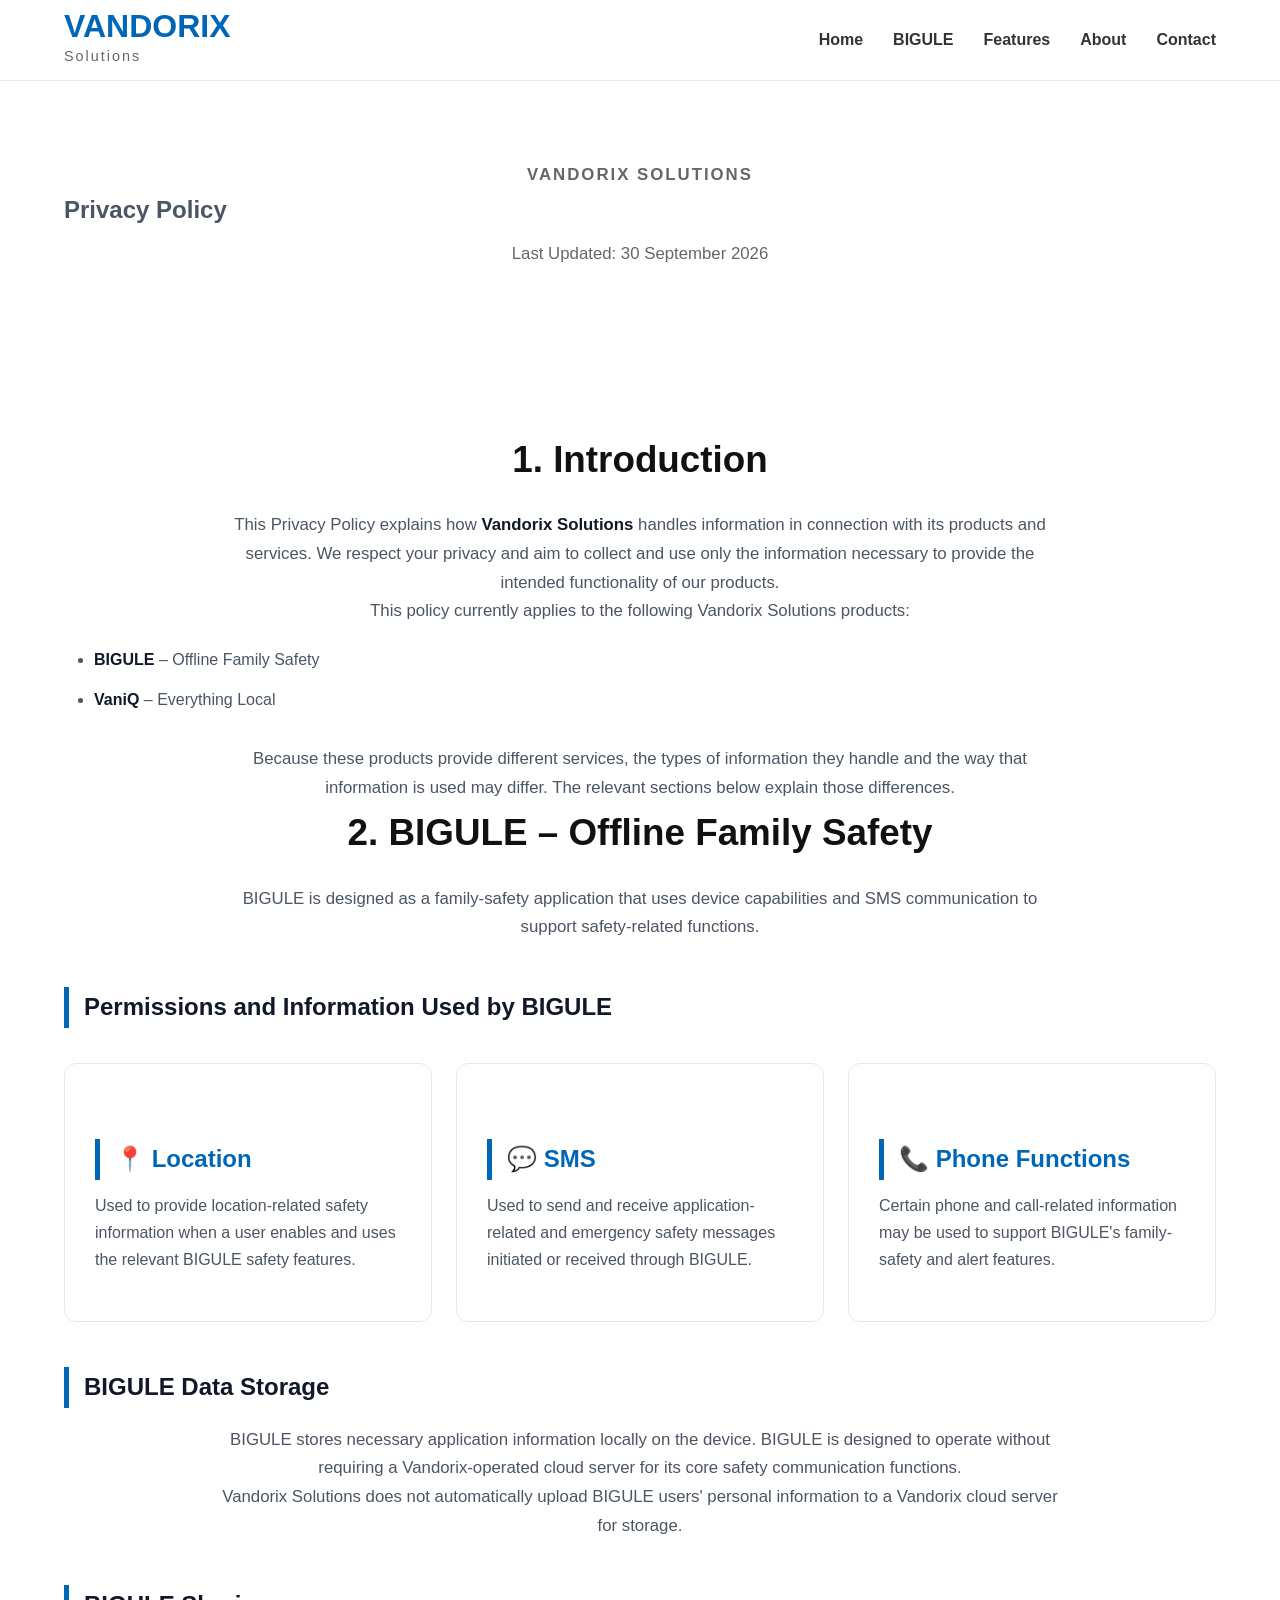
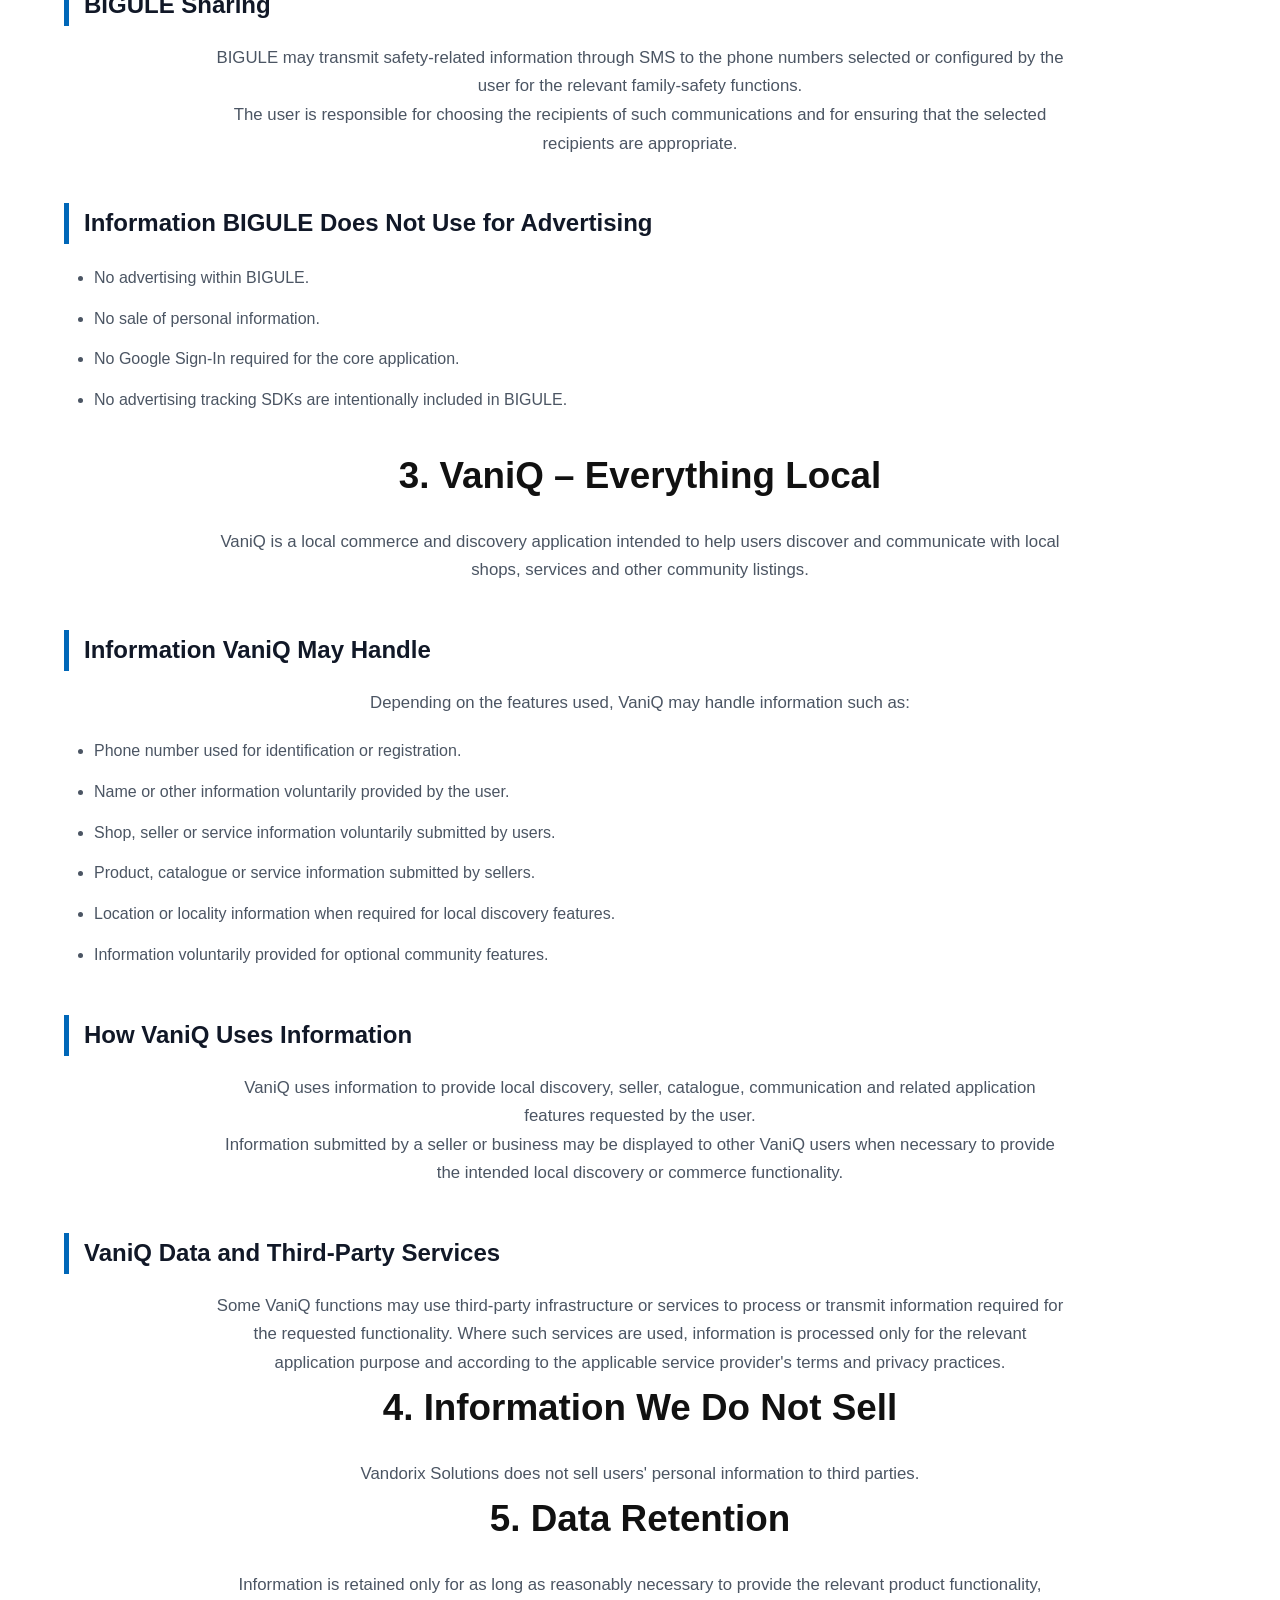
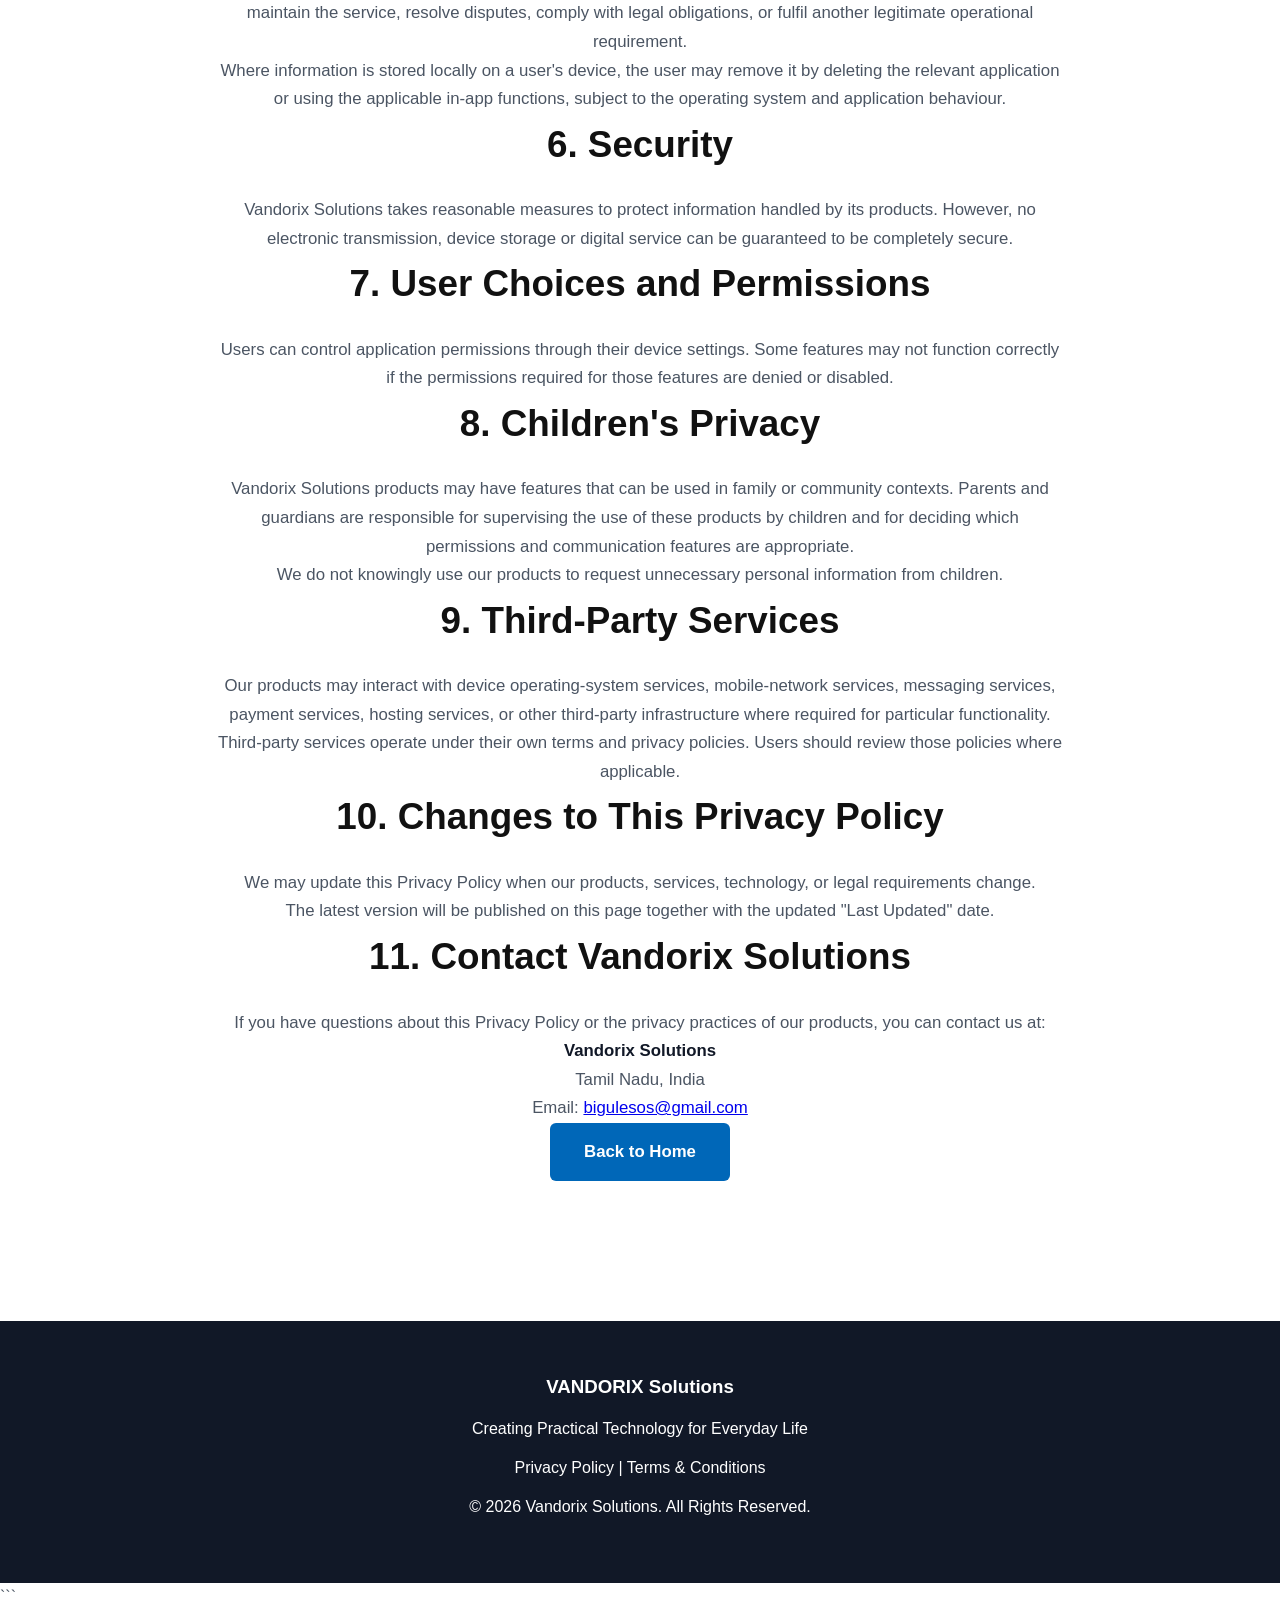
==== commit ee735cd3: "Remove markdown code block from privacy.html" ====
--- a/privacy.html
+++ b/privacy.html
@@ -1,4 +1,4 @@
-```html
+
 <!DOCTYPE html>
 
 <html lang="en">
